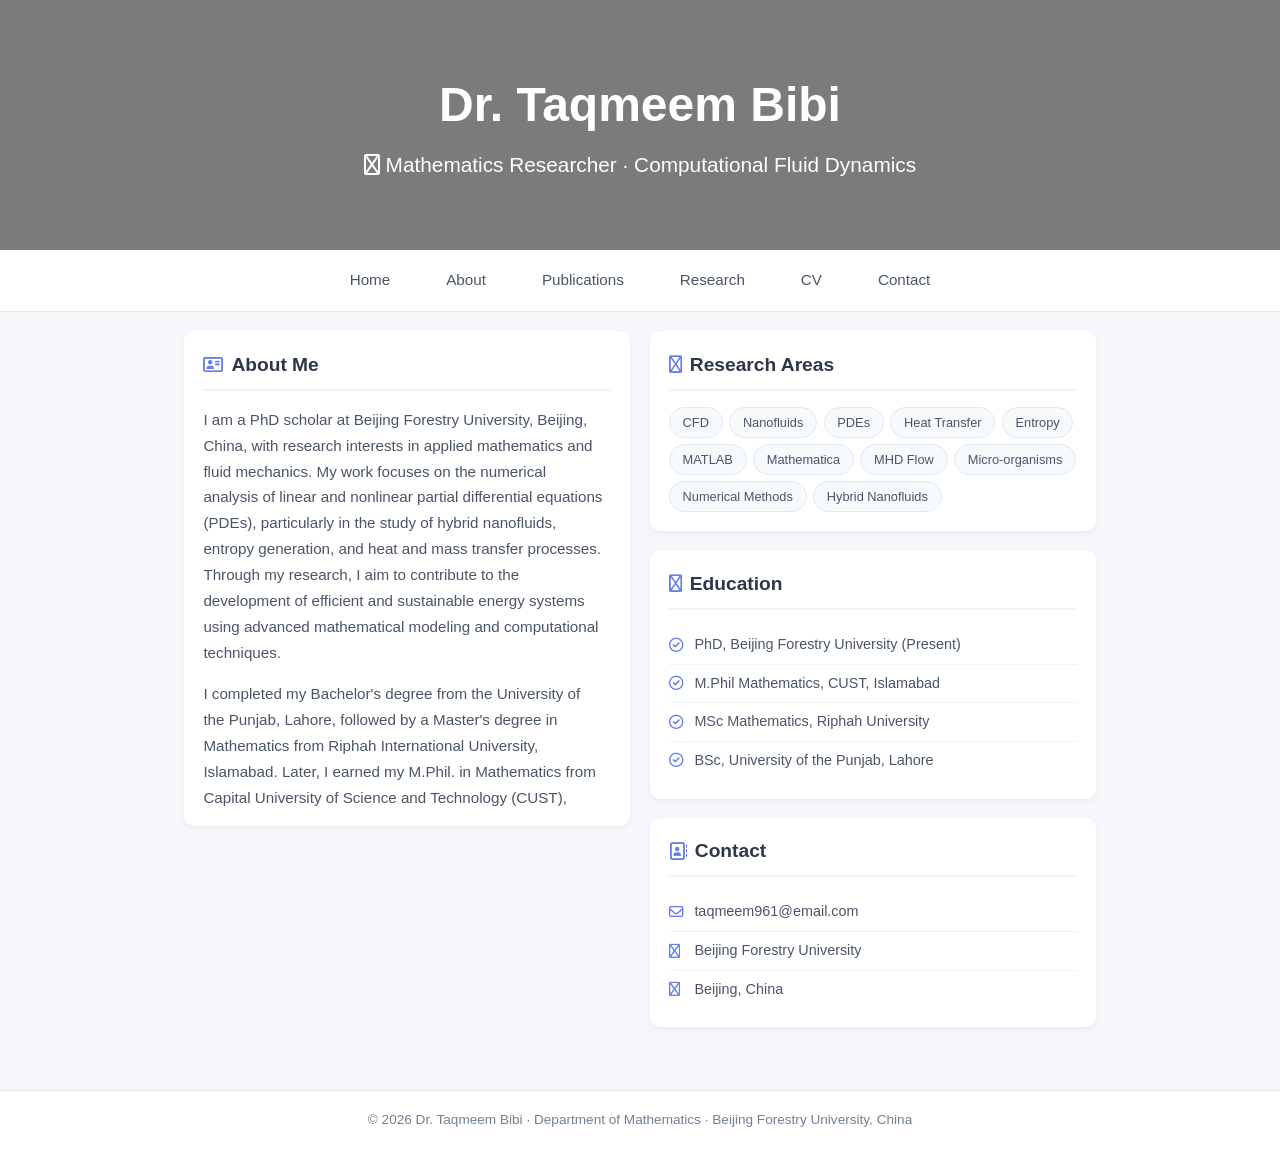
==== index.html @ 48bc2cd0 "Update index.html" ====
<!DOCTYPE html>
<html lang="en">
<head>
  <meta charset="UTF-8">
  <meta name="viewport" content="width=device-width, initial-scale=1.0">
  <title>About Me · Dr. Taqmeem Bibi</title>
  <!-- Font Awesome 6 -->
  <link rel="stylesheet" href="https://cdnjs.cloudflare.com/ajax/libs/font-awesome/6.0.0-beta3/css/all.min.css">
  <style>
    * {
      margin: 0;
      padding: 0;
      box-sizing: border-box;
    }

    body {
      font-family: -apple-system, BlinkMacSystemFont, 'Segoe UI', Roboto, Arial, sans-serif;
      background: #f5f7fa;
      color: #2d3748;
      line-height: 1.5;
    }

    /* Simple header */
    .hero {
      width: 100%;
      height: 250px;
      background-size: cover;
      background-position: center;
      background-repeat: no-repeat;
      display: flex;
      flex-direction: column;
      justify-content: center;
      align-items: center;
      text-align: center;
      color: white;
      position: relative;
    }

    .hero::before {
      content: '';
      position: absolute;
      top: 0;
      left: 0;
      right: 0;
      bottom: 0;
      background: rgba(0, 0, 0, 0.5);
    }

    .hero h1 {
      position: relative;
      z-index: 1;
      font-size: 3rem;
      margin-bottom: 0.5rem;
    }

    .hero p {
      position: relative;
      z-index: 1;
      font-size: 1.3rem;
    }

    /* Simple navigation */
    .nav-bar {
      background: white;
      padding: 0.8rem 0;
      display: flex;
      justify-content: center;
      gap: 1.5rem;
      border-bottom: 1px solid #e2e8f0;
    }

    .nav-bar a {
      text-decoration: none;
      color: #4a5568;
      font-weight: 500;
      font-size: 0.95rem;
      padding: 0.4rem 1rem;
      border-radius: 6px;
      transition: all 0.2s;
    }

    .nav-bar a:hover {
      background: #667eea;
      color: white;
    }

    /* Main container - same as index */
    .container {
      max-width: 950px;
      margin: 0 auto;
      padding: 1.2rem;
    }

    /* Welcome card - same styling */
    .welcome-card {
      background: white;
      border-radius: 20px;
      padding: 1.5rem;
      margin-bottom: 1.5rem;
      box-shadow: 0 2px 6px rgba(0,0,0,0.05);
    }

    .welcome-card h2 {
      font-size: 1.6rem;
      margin-bottom: 0.8rem;
      color: #2d3748;
      display: flex;
      align-items: center;
      gap: 0.5rem;
    }

    .welcome-card h2 i {
      color: #667eea;
      font-size: 1.5rem;
    }

    .welcome-card p {
      color: #4a5568;
      margin-bottom: 1.2rem;
      line-height: 1.6;
      font-size: 0.95rem;
    }

    .stats-row {
      display: flex;
      flex-wrap: wrap;
      gap: 0.8rem;
    }

    .stat-badge {
      background: #f7fafc;
      padding: 0.4rem 1rem;
      border-radius: 30px;
      font-size: 0.85rem;
      border: 1px solid #e2e8f0;
      color: #4a5568;
    }

    .stat-badge i {
      color: #667eea;
      margin-right: 0.3rem;
    }

    /* Two column layout - same as index */
    .two-column {
      display: grid;
      grid-template-columns: 1fr 1fr;
      gap: 1.2rem;
    }

    /* Cards - same as index */
    .card {
      background: white;
      border-radius: 10px;
      padding: 1.2rem;
      margin-bottom: 1.2rem;
      box-shadow: 0 2px 6px rgba(0,0,0,0.05);
    }

    .card-header {
      display: flex;
      align-items: center;
      gap: 0.5rem;
      font-size: 1.2rem;
      font-weight: 600;
      margin-bottom: 1rem;
      padding-bottom: 0.6rem;
      border-bottom: 2px solid #f0f4f8;
      color: #2d3748;
    }

    .card-header i {
      color: #667eea;
      font-size: 1.1rem;
    }

    /* Profile list - same as index */
    .profile-list {
      margin-top: 0.3rem;
    }

    .profile-item {
      display: flex;
      align-items: center;
      gap: 0.6rem;
      padding: 0.5rem 0;
      border-bottom: 1px solid #f0f4f8;
      font-size: 0.9rem;
    }

    .profile-item:last-child {
      border-bottom: none;
    }

    .profile-item i {
      width: 1rem;
      color: #667eea;
      font-size: 0.9rem;
    }

    .profile-item a {
      text-decoration: none;
      color: #4a5568;
    }

    .profile-item a:hover {
      color: #667eea;
    }

    .profile-item span {
      color: #4a5568;
    }

    /* Research tags - same as index */
    .tags-container {
      display: flex;
      flex-wrap: wrap;
      gap: 0.4rem;
    }

    .tag {
      background: #f7fafc;
      padding: 0.3rem 0.8rem;
      border-radius: 30px;
      font-size: 0.8rem;
      border: 1px solid #e2e8f0;
      color: #4a5568;
    }

    /* About text specific - scrollable */
    .about-text {
      max-height: 400px;
      overflow-y: auto;
      padding-right: 0.5rem;
    }

    .about-text p {
      margin-bottom: 1rem;
      line-height: 1.7;
      color: #4a5568;
      font-size: 0.95rem;
    }

    /* Footer - same as index */
    .footer {
      background: white;
      padding: 1.2rem;
      margin-top: 1.5rem;
      text-align: center;
      border-top: 1px solid #e2e8f0;
      color: #718096;
      font-size: 0.85rem;
    }

    /* Scrollbar styling */
    .about-text::-webkit-scrollbar {
      width: 4px;
    }

    .about-text::-webkit-scrollbar-track {
      background: #f0f4f8;
      border-radius: 4px;
    }

    .about-text::-webkit-scrollbar-thumb {
      background: #667eea;
      border-radius: 4px;
    }

    /* Responsive */
    @media (max-width: 768px) {
      .two-column {
        grid-template-columns: 1fr;
      }
      
      .hero h1 {
        font-size: 2.2rem;
      }
      
      .hero p {
        font-size: 1.1rem;
      }
      
      .nav-bar {
        flex-wrap: wrap;
        gap: 0.5rem;
        padding: 0.6rem;
      }
      
      .nav-bar a {
        font-size: 0.85rem;
        padding: 0.3rem 0.8rem;
      }
    }
  </style>
</head>
<body>
  <!-- Header - same as index with rotating images -->
  <div class="hero" id="hero">
    <h1>Dr. Taqmeem Bibi</h1>
    <p><i class="fa-regular fa-user-graduate"></i> Mathematics Researcher · Computational Fluid Dynamics</p>
  </div>

  <!-- Navigation - same as index -->
  <div class="nav-bar">
    <a href="index.html">Home</a>
    <a href="about.html">About</a>
    <a href="publications.html">Publications</a>
    <a href="research.html">Research</a>
    <a href="cv.html">CV</a>
    <a href="contact.html">Contact</a>
  </div>

  <!-- Main Content -->
  <div class="container">
    <!-- Two Column Layout - same as index -->
    <div class="two-column">
      <!-- Left Column - About Text -->
      <div>
        <div class="card">
          <div class="card-header">
            <i class="fa-regular fa-address-card"></i>
            <span>About Me</span>
          </div>
          <div class="about-text">
            <p>I am a PhD scholar at Beijing Forestry University, Beijing, China, with research interests in applied mathematics and fluid mechanics. My work focuses on the numerical analysis of linear and nonlinear partial differential equations (PDEs), particularly in the study of hybrid nanofluids, entropy generation, and heat and mass transfer processes. Through my research, I aim to contribute to the development of efficient and sustainable energy systems using advanced mathematical modeling and computational techniques.</p>

            <p>I completed my Bachelor's degree from the University of the Punjab, Lahore, followed by a Master's degree in Mathematics from Riphah International University, Islamabad. Later, I earned my M.Phil. in Mathematics from Capital University of Science and Technology (CUST), Islamabad. My M.Phil. research focused on the analysis of hybrid nanofluid flow containing motile microorganisms under the Cattaneo–Christov double diffusion model, where I applied numerical methods to study complex fluid flow phenomena.</p>

            <p>Currently, my doctoral research involves the development and application of advanced numerical techniques to analyze nonlinear fluid flow systems and heat transfer mechanisms. I regularly use scientific computing tools such as MATLAB, Mathematica, and LaTeX for modeling, simulation, and research documentation.</p>

            <p>Through my academic work, I strive to contribute to innovative research in fluid dynamics, applied mathematics, and energy-efficient technologies, while also engaging in scholarly collaboration and academic exchange with researchers around the world.</p>
          </div>
        </div>
      </div>

      <!-- Right Column - Research Areas and Contact -->
      <div>
        <!-- Research Areas -->
        <div class="card">
          <div class="card-header">
            <i class="fa-regular fa-flask"></i>
            <span>Research Areas</span>
          </div>
          <div class="tags-container">
            <span class="tag">CFD</span>
            <span class="tag">Nanofluids</span>
            <span class="tag">PDEs</span>
            <span class="tag">Heat Transfer</span>
            <span class="tag">Entropy</span>
            <span class="tag">MATLAB</span>
            <span class="tag">Mathematica</span>
            <span class="tag">MHD Flow</span>
            <span class="tag">Micro-organisms</span>
            <span class="tag">Numerical Methods</span>
            <span class="tag">Hybrid Nanofluids</span>
          </div>
        </div>

        <!-- Education -->
        <div class="card">
          <div class="card-header">
            <i class="fa-regular fa-graduation-cap"></i>
            <span>Education</span>
          </div>
          <div class="profile-list">
            <div class="profile-item">
              <i class="fa-regular fa-circle-check"></i>
              <span>PhD, Beijing Forestry University (Present)</span>
            </div>
            <div class="profile-item">
              <i class="fa-regular fa-circle-check"></i>
              <span>M.Phil Mathematics, CUST, Islamabad</span>
            </div>
            <div class="profile-item">
              <i class="fa-regular fa-circle-check"></i>
              <span>MSc Mathematics, Riphah University</span>
            </div>
            <div class="profile-item">
              <i class="fa-regular fa-circle-check"></i>
              <span>BSc, University of the Punjab, Lahore</span>
            </div>
          </div>
        </div>

        <!-- Contact Information -->
        <div class="card">
          <div class="card-header">
            <i class="fa-regular fa-address-book"></i>
            <span>Contact</span>
          </div>
          <div class="profile-list">
            <div class="profile-item">
              <i class="fa-regular fa-envelope"></i>
              <span>taqmeem961@email.com</span>
            </div>
            <div class="profile-item">
              <i class="fa-regular fa-building-columns"></i>
              <span>Beijing Forestry University</span>
            </div>
            <div class="profile-item">
              <i class="fa-regular fa-location-dot"></i>
              <span>Beijing, China</span>
            </div>
          </div>
        </div>
      </div>
    </div>
  </div>

  <!-- Footer - same as index -->
  <div class="footer">
    <p>© 2026 Dr. Taqmeem Bibi · Department of Mathematics · Beijing Forestry University, China</p>
  </div>

  <!-- Rotating Header Script - same as index -->
  <script>
    const images = [
      'https://images.unsplash.com/photo-1635070041078-e363dbe005cb?auto=format&fit=crop&w=2000&q=80',
      'https://images.unsplash.com/photo-1635070041078-e363dbe005cb?auto=format&fit=crop&w=2000&q=80',
      'https://images.unsplash.com/photo-1635070041078-e363dbe005cb?auto=format&fit=crop&w=2000&q=80'
    ];
    
    let index = 0;
    function rotateHeader() {
      document.getElementById('hero').style.backgroundImage = `url('${images[index]}')`;
      index = (index + 1) % images.length;
    }
    
    rotateHeader();
    setInterval(rotateHeader, 3000);
  </script>
</body>
</html>
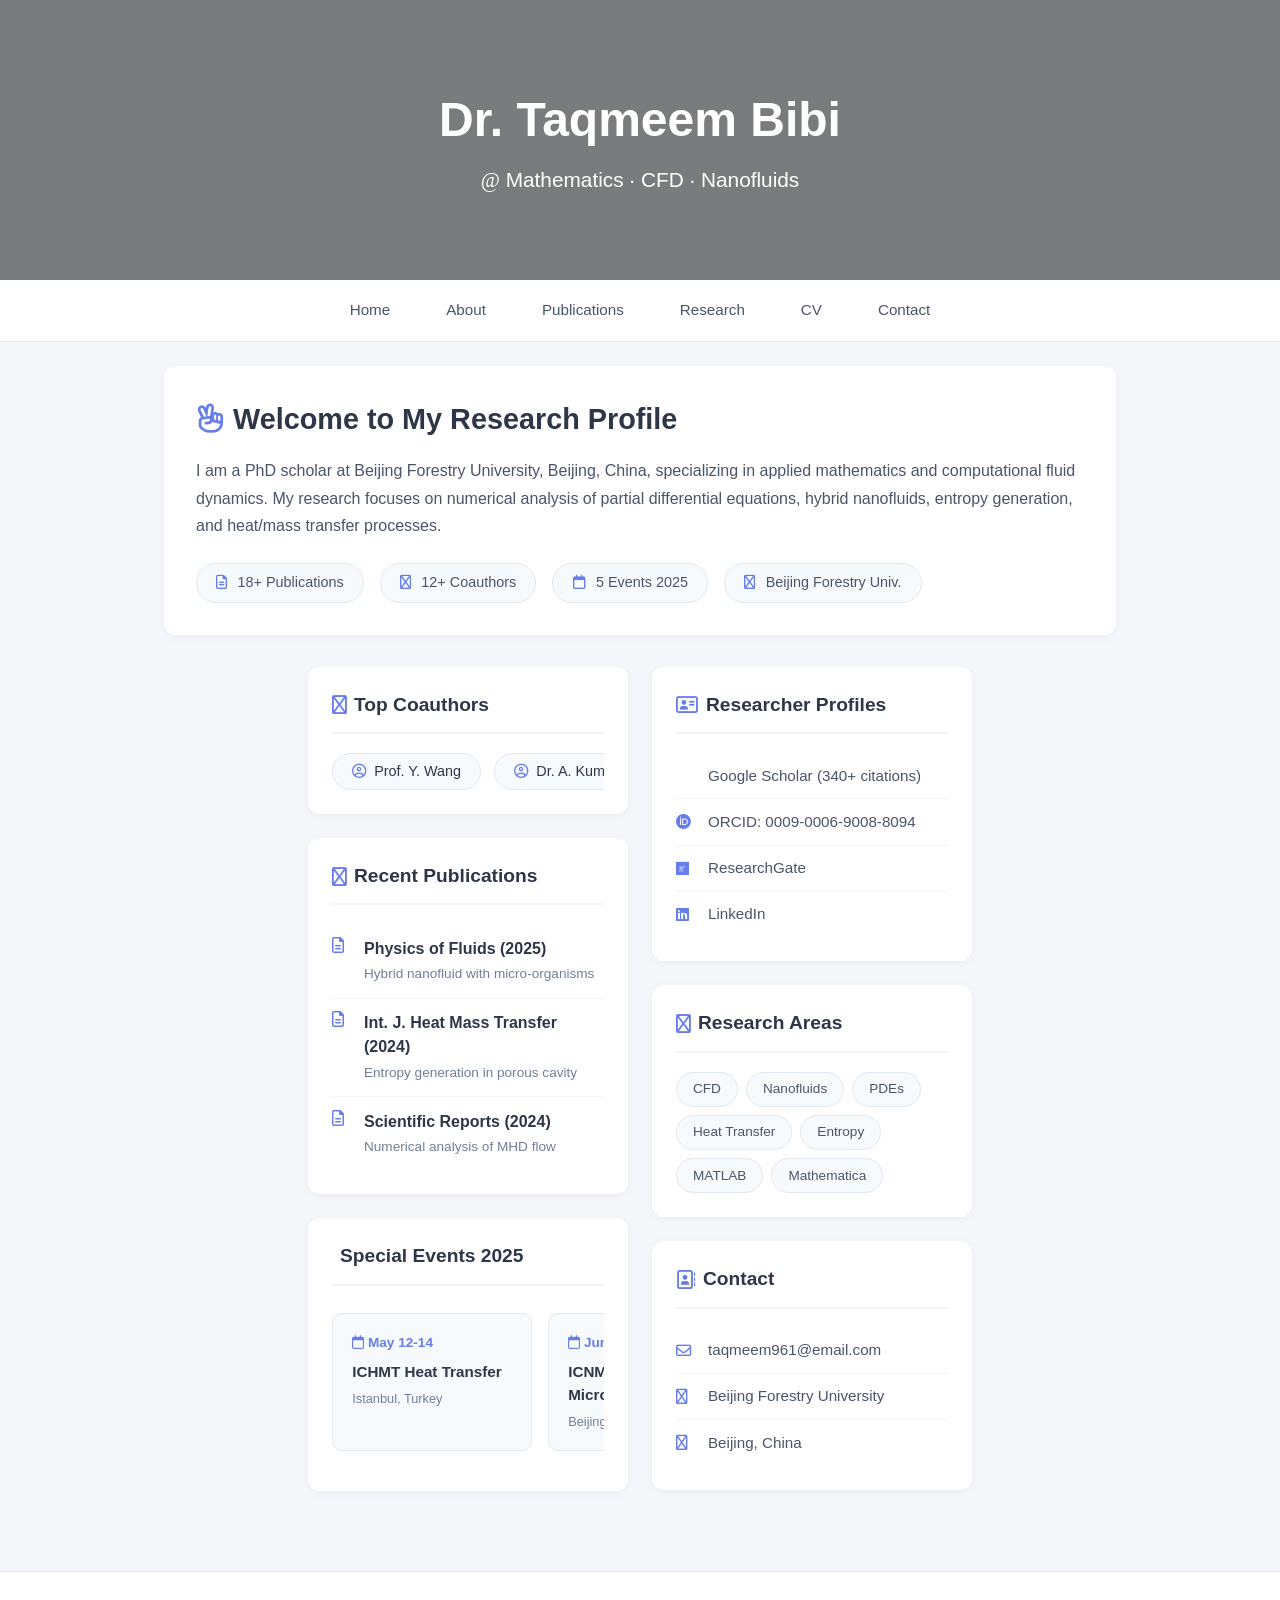
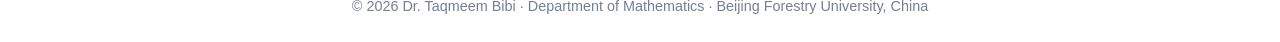
==== commit 7b02ac9a: "Update index.html" ====
--- a/index.html
+++ b/index.html
@@ -3,7 +3,7 @@
 <head>
   <meta charset="UTF-8">
   <meta name="viewport" content="width=device-width, initial-scale=1.0">
-  <title>About Me · Dr. Taqmeem Bibi</title>
+  <title>Dr. Taqmeem Bibi · Academic Website</title>
   <!-- Font Awesome 6 -->
   <link rel="stylesheet" href="https://cdnjs.cloudflare.com/ajax/libs/font-awesome/6.0.0-beta3/css/all.min.css">
   <style>
@@ -20,10 +20,10 @@
       line-height: 1.5;
     }
 
-    /* Simple header */
+    /* Header - BACK TO ORIGINAL */
     .hero {
       width: 100%;
-      height: 250px;
+      height: 280px;
       background-size: cover;
       background-position: center;
       background-repeat: no-repeat;
@@ -59,7 +59,7 @@
       font-size: 1.3rem;
     }
 
-    /* Simple navigation */
+    /* Navigation - BACK TO ORIGINAL */
     .nav-bar {
       background: white;
       padding: 0.8rem 0;
@@ -84,50 +84,242 @@
       color: white;
     }
 
-    /* Main container - same as index */
+    /* Main container - BACK TO ORIGINAL */
     .container {
-      max-width: 950px;
+      max-width: 1000px;
       margin: 0 auto;
-      padding: 1.2rem;
-    }
-
-    /* Welcome card - same styling */
+      padding: 1.5rem;
+    }
+
+    /* Welcome card - BACK TO ORIGINAL */
     .welcome-card {
       background: white;
-      border-radius: 20px;
+      border-radius: 12px;
+      padding: 2rem;
+      margin-bottom: 2rem;
+      box-shadow: 0 2px 8px rgba(0,0,0,0.05);
+    }
+
+    .welcome-card h2 {
+      font-size: 1.8rem;
+      margin-bottom: 1rem;
+      color: #2d3748;
+      display: flex;
+      align-items: center;
+      gap: 0.5rem;
+    }
+
+    .welcome-card h2 i {
+      color: #667eea;
+    }
+
+    .welcome-card p {
+      color: #4a5568;
+      margin-bottom: 1.5rem;
+      line-height: 1.7;
+      font-size: 1rem;
+    }
+
+    .stats-row {
+      display: flex;
+      flex-wrap: wrap;
+      gap: 1rem;
+    }
+
+    .stat-badge {
+      background: #f7fafc;
+      padding: 0.5rem 1.2rem;
+      border-radius: 30px;
+      font-size: 0.9rem;
+      border: 1px solid #e2e8f0;
+      color: #4a5568;
+    }
+
+    .stat-badge i {
+      color: #667eea;
+      margin-right: 0.4rem;
+    }
+
+    /* Two column layout - ONLY THIS CHANGED */
+    .two-column {
+      display: grid;
+      grid-template-columns: 320px 320px;  /* REDUCED WIDTH */
+      gap: 1.5rem;
+      justify-content: center;  /* Center the columns */
+    }
+
+    /* Cards */
+    .card {
+      background: white;
+      border-radius: 12px;
       padding: 1.5rem;
       margin-bottom: 1.5rem;
-      box-shadow: 0 2px 6px rgba(0,0,0,0.05);
-    }
-
-    .welcome-card h2 {
-      font-size: 1.6rem;
-      margin-bottom: 0.8rem;
-      color: #2d3748;
+      box-shadow: 0 2px 8px rgba(0,0,0,0.05);
+      width: 100%;
+    }
+
+    .card-header {
       display: flex;
       align-items: center;
       gap: 0.5rem;
-    }
-
-    .welcome-card h2 i {
-      color: #667eea;
-      font-size: 1.5rem;
-    }
-
-    .welcome-card p {
+      font-size: 1.2rem;
+      font-weight: 600;
+      margin-bottom: 1.2rem;
+      padding-bottom: 0.8rem;
+      border-bottom: 2px solid #f0f4f8;
+      color: #2d3748;
+    }
+
+    .card-header i {
+      color: #667eea;
+    }
+
+    /* Coauthor slider */
+    .slider-container {
+      width: 100%;
+      overflow: hidden;
+    }
+
+    .slider-track {
+      display: flex;
+      gap: 0.8rem;
+      animation: scroll 25s linear infinite;
+      width: fit-content;
+    }
+
+    .coauthor-chip {
+      background: #f7fafc;
+      padding: 0.4rem 1.2rem;
+      border-radius: 30px;
+      display: flex;
+      align-items: center;
+      gap: 0.5rem;
+      border: 1px solid #e2e8f0;
+      white-space: nowrap;
+      font-size: 0.9rem;
+    }
+
+    .coauthor-chip i {
+      color: #667eea;
+    }
+
+    @keyframes scroll {
+      0% { transform: translateX(0); }
+      100% { transform: translateX(-50%); }
+    }
+
+    /* Publications list */
+    .pub-list {
+      max-height: 280px;
+      overflow-y: auto;
+    }
+
+    .pub-item {
+      display: flex;
+      gap: 0.8rem;
+      padding: 0.8rem 0;
+      border-bottom: 1px solid #f0f4f8;
+    }
+
+    .pub-item:last-child {
+      border-bottom: none;
+    }
+
+    .pub-item i {
+      color: #667eea;
+      font-size: 1rem;
+      min-width: 1.2rem;
+    }
+
+    .pub-details h4 {
+      font-size: 1rem;
+      margin-bottom: 0.2rem;
+      color: #2d3748;
+    }
+
+    .pub-details p {
+      font-size: 0.85rem;
+      color: #718096;
+    }
+
+    /* Events slider */
+    .events-slider {
+      display: flex;
+      gap: 1rem;
+      overflow-x: auto;
+      padding: 0.5rem 0 1rem 0;
+    }
+
+    .event-card {
+      min-width: 200px;
+      background: #f7fafc;
+      border-radius: 10px;
+      padding: 1.2rem;
+      border: 1px solid #e2e8f0;
+    }
+
+    .event-date {
+      color: #667eea;
+      font-weight: 600;
+      font-size: 0.85rem;
+      margin-bottom: 0.5rem;
+    }
+
+    .event-title {
+      font-weight: 600;
+      font-size: 0.95rem;
+      margin-bottom: 0.3rem;
+    }
+
+    .event-location {
+      font-size: 0.8rem;
+      color: #718096;
+    }
+
+    /* Profile list */
+    .profile-list {
+      margin-top: 0.5rem;
+    }
+
+    .profile-item {
+      display: flex;
+      align-items: center;
+      gap: 0.8rem;
+      padding: 0.7rem 0;
+      border-bottom: 1px solid #f0f4f8;
+      font-size: 0.95rem;
+    }
+
+    .profile-item:last-child {
+      border-bottom: none;
+    }
+
+    .profile-item i {
+      width: 1.2rem;
+      color: #667eea;
+    }
+
+    .profile-item a {
+      text-decoration: none;
       color: #4a5568;
-      margin-bottom: 1.2rem;
-      line-height: 1.6;
-      font-size: 0.95rem;
-    }
-
-    .stats-row {
+    }
+
+    .profile-item a:hover {
+      color: #667eea;
+    }
+
+    .profile-item span {
+      color: #4a5568;
+    }
+
+    /* Research tags */
+    .tags-container {
       display: flex;
       flex-wrap: wrap;
-      gap: 0.8rem;
-    }
-
-    .stat-badge {
+      gap: 0.5rem;
+    }
+
+    .tag {
       background: #f7fafc;
       padding: 0.4rem 1rem;
       border-radius: 30px;
@@ -136,133 +328,32 @@
       color: #4a5568;
     }
 
-    .stat-badge i {
-      color: #667eea;
-      margin-right: 0.3rem;
-    }
-
-    /* Two column layout - same as index */
-    .two-column {
-      display: grid;
-      grid-template-columns: 1fr 1fr;
-      gap: 1.2rem;
-    }
-
-    /* Cards - same as index */
-    .card {
-      background: white;
-      border-radius: 10px;
-      padding: 1.2rem;
-      margin-bottom: 1.2rem;
-      box-shadow: 0 2px 6px rgba(0,0,0,0.05);
-    }
-
-    .card-header {
-      display: flex;
-      align-items: center;
-      gap: 0.5rem;
-      font-size: 1.2rem;
-      font-weight: 600;
-      margin-bottom: 1rem;
-      padding-bottom: 0.6rem;
-      border-bottom: 2px solid #f0f4f8;
-      color: #2d3748;
-    }
-
-    .card-header i {
-      color: #667eea;
-      font-size: 1.1rem;
-    }
-
-    /* Profile list - same as index */
-    .profile-list {
-      margin-top: 0.3rem;
-    }
-
-    .profile-item {
-      display: flex;
-      align-items: center;
-      gap: 0.6rem;
-      padding: 0.5rem 0;
-      border-bottom: 1px solid #f0f4f8;
-      font-size: 0.9rem;
-    }
-
-    .profile-item:last-child {
-      border-bottom: none;
-    }
-
-    .profile-item i {
-      width: 1rem;
-      color: #667eea;
-      font-size: 0.9rem;
-    }
-
-    .profile-item a {
-      text-decoration: none;
-      color: #4a5568;
-    }
-
-    .profile-item a:hover {
-      color: #667eea;
-    }
-
-    .profile-item span {
-      color: #4a5568;
-    }
-
-    /* Research tags - same as index */
-    .tags-container {
-      display: flex;
-      flex-wrap: wrap;
-      gap: 0.4rem;
-    }
-
-    .tag {
-      background: #f7fafc;
-      padding: 0.3rem 0.8rem;
-      border-radius: 30px;
-      font-size: 0.8rem;
-      border: 1px solid #e2e8f0;
-      color: #4a5568;
-    }
-
-    /* About text specific - scrollable */
-    .about-text {
-      max-height: 400px;
-      overflow-y: auto;
-      padding-right: 0.5rem;
-    }
-
-    .about-text p {
-      margin-bottom: 1rem;
-      line-height: 1.7;
-      color: #4a5568;
-      font-size: 0.95rem;
-    }
-
-    /* Footer - same as index */
+    /* Footer */
     .footer {
       background: white;
-      padding: 1.2rem;
-      margin-top: 1.5rem;
+      padding: 1.5rem;
+      margin-top: 2rem;
       text-align: center;
       border-top: 1px solid #e2e8f0;
       color: #718096;
-      font-size: 0.85rem;
+      font-size: 0.9rem;
     }
 
     /* Scrollbar styling */
-    .about-text::-webkit-scrollbar {
+    .pub-list::-webkit-scrollbar,
+    .events-slider::-webkit-scrollbar {
       width: 4px;
-    }
-
-    .about-text::-webkit-scrollbar-track {
+      height: 4px;
+    }
+
+    .pub-list::-webkit-scrollbar-track,
+    .events-slider::-webkit-scrollbar-track {
       background: #f0f4f8;
       border-radius: 4px;
     }
 
-    .about-text::-webkit-scrollbar-thumb {
+    .pub-list::-webkit-scrollbar-thumb,
+    .events-slider::-webkit-scrollbar-thumb {
       background: #667eea;
       border-radius: 4px;
     }
@@ -284,24 +375,18 @@
       .nav-bar {
         flex-wrap: wrap;
         gap: 0.5rem;
-        padding: 0.6rem;
-      }
-      
-      .nav-bar a {
-        font-size: 0.85rem;
-        padding: 0.3rem 0.8rem;
       }
     }
   </style>
 </head>
 <body>
-  <!-- Header - same as index with rotating images -->
+  <!-- Header - ORIGINAL with rotating images -->
   <div class="hero" id="hero">
     <h1>Dr. Taqmeem Bibi</h1>
-    <p><i class="fa-regular fa-user-graduate"></i> Mathematics Researcher · Computational Fluid Dynamics</p>
+    <p><i class="fa-regular fa-at"></i> Mathematics · CFD · Nanofluids</p>
   </div>
 
-  <!-- Navigation - same as index -->
+  <!-- Navigation - ORIGINAL -->
   <div class="nav-bar">
     <a href="index.html">Home</a>
     <a href="about.html">About</a>
@@ -311,31 +396,132 @@
     <a href="contact.html">Contact</a>
   </div>
 
-  <!-- Main Content -->
+  <!-- Main Container -->
   <div class="container">
-    <!-- Two Column Layout - same as index -->
+    <!-- Welcome Card - ORIGINAL WIDTH -->
+    <div class="welcome-card">
+      <h2>
+        <i class="fa-regular fa-hand-peace"></i>
+        Welcome to My Research Profile
+      </h2>
+      <p>
+        I am a PhD scholar at Beijing Forestry University, Beijing, China, specializing in applied mathematics 
+        and computational fluid dynamics. My research focuses on numerical analysis of partial differential equations, 
+        hybrid nanofluids, entropy generation, and heat/mass transfer processes.
+      </p>
+      <div class="stats-row">
+        <span class="stat-badge"><i class="fa-regular fa-file-lines"></i> 18+ Publications</span>
+        <span class="stat-badge"><i class="fa-regular fa-users"></i> 12+ Coauthors</span>
+        <span class="stat-badge"><i class="fa-regular fa-calendar"></i> 5 Events 2025</span>
+        <span class="stat-badge"><i class="fa-regular fa-building-columns"></i> Beijing Forestry Univ.</span>
+      </div>
+    </div>
+
+    <!-- Two Column Layout - REDUCED WIDTH (320px each) -->
     <div class="two-column">
-      <!-- Left Column - About Text -->
+      <!-- Left Column -->
       <div>
+        <!-- Top Coauthors -->
+        <div class="card">
+          <div class="card-header">
+            <i class="fa-regular fa-users"></i>
+            <span>Top Coauthors</span>
+          </div>
+          <div class="slider-container">
+            <div class="slider-track">
+              <span class="coauthor-chip"><i class="fa-regular fa-circle-user"></i> Prof. Y. Wang</span>
+              <span class="coauthor-chip"><i class="fa-regular fa-circle-user"></i> Dr. A. Kumar</span>
+              <span class="coauthor-chip"><i class="fa-regular fa-circle-user"></i> Dr. S. Zhang</span>
+              <span class="coauthor-chip"><i class="fa-regular fa-circle-user"></i> Prof. L. Chen</span>
+              <span class="coauthor-chip"><i class="fa-regular fa-circle-user"></i> Dr. M. Ali</span>
+              <span class="coauthor-chip"><i class="fa-regular fa-circle-user"></i> Dr. F. Rossi</span>
+              <span class="coauthor-chip"><i class="fa-regular fa-circle-user"></i> Prof. H. Tanaka</span>
+              <span class="coauthor-chip"><i class="fa-regular fa-circle-user"></i> Prof. Y. Wang</span>
+              <span class="coauthor-chip"><i class="fa-regular fa-circle-user"></i> Dr. A. Kumar</span>
+            </div>
+          </div>
+        </div>
+
+        <!-- Recent Publications -->
+        <div class="card">
+          <div class="card-header">
+            <i class="fa-regular fa-book-open"></i>
+            <span>Recent Publications</span>
+          </div>
+          <div class="pub-list">
+            <div class="pub-item">
+              <i class="fa-regular fa-file-lines"></i>
+              <div class="pub-details">
+                <h4>Physics of Fluids (2025)</h4>
+                <p>Hybrid nanofluid with micro-organisms</p>
+              </div>
+            </div>
+            <div class="pub-item">
+              <i class="fa-regular fa-file-lines"></i>
+              <div class="pub-details">
+                <h4>Int. J. Heat Mass Transfer (2024)</h4>
+                <p>Entropy generation in porous cavity</p>
+              </div>
+            </div>
+            <div class="pub-item">
+              <i class="fa-regular fa-file-lines"></i>
+              <div class="pub-details">
+                <h4>Scientific Reports (2024)</h4>
+                <p>Numerical analysis of MHD flow</p>
+              </div>
+            </div>
+          </div>
+        </div>
+
+        <!-- Special Events -->
+        <div class="card">
+          <div class="card-header">
+            <i class="fa-regular fa-calendar-star"></i>
+            <span>Special Events 2025</span>
+          </div>
+          <div class="events-slider">
+            <div class="event-card">
+              <div class="event-date"><i class="fa-regular fa-calendar"></i> May 12-14</div>
+              <div class="event-title">ICHMT Heat Transfer</div>
+              <div class="event-location">Istanbul, Turkey</div>
+            </div>
+            <div class="event-card">
+              <div class="event-date"><i class="fa-regular fa-calendar"></i> Jun 20-22</div>
+              <div class="event-title">ICNMM Micro/Nanofluidics</div>
+              <div class="event-location">Beijing, China</div>
+            </div>
+          </div>
+        </div>
+      </div>
+
+      <!-- Right Column -->
+      <div>
+        <!-- Researcher Profiles -->
         <div class="card">
           <div class="card-header">
             <i class="fa-regular fa-address-card"></i>
-            <span>About Me</span>
-          </div>
-          <div class="about-text">
-            <p>I am a PhD scholar at Beijing Forestry University, Beijing, China, with research interests in applied mathematics and fluid mechanics. My work focuses on the numerical analysis of linear and nonlinear partial differential equations (PDEs), particularly in the study of hybrid nanofluids, entropy generation, and heat and mass transfer processes. Through my research, I aim to contribute to the development of efficient and sustainable energy systems using advanced mathematical modeling and computational techniques.</p>
-
-            <p>I completed my Bachelor's degree from the University of the Punjab, Lahore, followed by a Master's degree in Mathematics from Riphah International University, Islamabad. Later, I earned my M.Phil. in Mathematics from Capital University of Science and Technology (CUST), Islamabad. My M.Phil. research focused on the analysis of hybrid nanofluid flow containing motile microorganisms under the Cattaneo–Christov double diffusion model, where I applied numerical methods to study complex fluid flow phenomena.</p>
-
-            <p>Currently, my doctoral research involves the development and application of advanced numerical techniques to analyze nonlinear fluid flow systems and heat transfer mechanisms. I regularly use scientific computing tools such as MATLAB, Mathematica, and LaTeX for modeling, simulation, and research documentation.</p>
-
-            <p>Through my academic work, I strive to contribute to innovative research in fluid dynamics, applied mathematics, and energy-efficient technologies, while also engaging in scholarly collaboration and academic exchange with researchers around the world.</p>
+            <span>Researcher Profiles</span>
+          </div>
+          <div class="profile-list">
+            <div class="profile-item">
+              <i class="fa-brands fa-google-scholar"></i>
+              <a href="#">Google Scholar (340+ citations)</a>
+            </div>
+            <div class="profile-item">
+              <i class="fa-brands fa-orcid"></i>
+              <a href="#">ORCID: 0009-0006-9008-8094</a>
+            </div>
+            <div class="profile-item">
+              <i class="fa-brands fa-researchgate"></i>
+              <a href="#">ResearchGate</a>
+            </div>
+            <div class="profile-item">
+              <i class="fa-brands fa-linkedin"></i>
+              <a href="#">LinkedIn</a>
+            </div>
           </div>
         </div>
-      </div>
-
-      <!-- Right Column - Research Areas and Contact -->
-      <div>
+
         <!-- Research Areas -->
         <div class="card">
           <div class="card-header">
@@ -350,40 +536,10 @@
             <span class="tag">Entropy</span>
             <span class="tag">MATLAB</span>
             <span class="tag">Mathematica</span>
-            <span class="tag">MHD Flow</span>
-            <span class="tag">Micro-organisms</span>
-            <span class="tag">Numerical Methods</span>
-            <span class="tag">Hybrid Nanofluids</span>
           </div>
         </div>
 
-        <!-- Education -->
-        <div class="card">
-          <div class="card-header">
-            <i class="fa-regular fa-graduation-cap"></i>
-            <span>Education</span>
-          </div>
-          <div class="profile-list">
-            <div class="profile-item">
-              <i class="fa-regular fa-circle-check"></i>
-              <span>PhD, Beijing Forestry University (Present)</span>
-            </div>
-            <div class="profile-item">
-              <i class="fa-regular fa-circle-check"></i>
-              <span>M.Phil Mathematics, CUST, Islamabad</span>
-            </div>
-            <div class="profile-item">
-              <i class="fa-regular fa-circle-check"></i>
-              <span>MSc Mathematics, Riphah University</span>
-            </div>
-            <div class="profile-item">
-              <i class="fa-regular fa-circle-check"></i>
-              <span>BSc, University of the Punjab, Lahore</span>
-            </div>
-          </div>
-        </div>
-
-        <!-- Contact Information -->
+        <!-- Contact -->
         <div class="card">
           <div class="card-header">
             <i class="fa-regular fa-address-book"></i>
@@ -408,12 +564,12 @@
     </div>
   </div>
 
-  <!-- Footer - same as index -->
+  <!-- Footer -->
   <div class="footer">
     <p>© 2026 Dr. Taqmeem Bibi · Department of Mathematics · Beijing Forestry University, China</p>
   </div>
 
-  <!-- Rotating Header Script - same as index -->
+  <!-- Rotating Header Script -->
   <script>
     const images = [
       'https://images.unsplash.com/photo-1635070041078-e363dbe005cb?auto=format&fit=crop&w=2000&q=80',
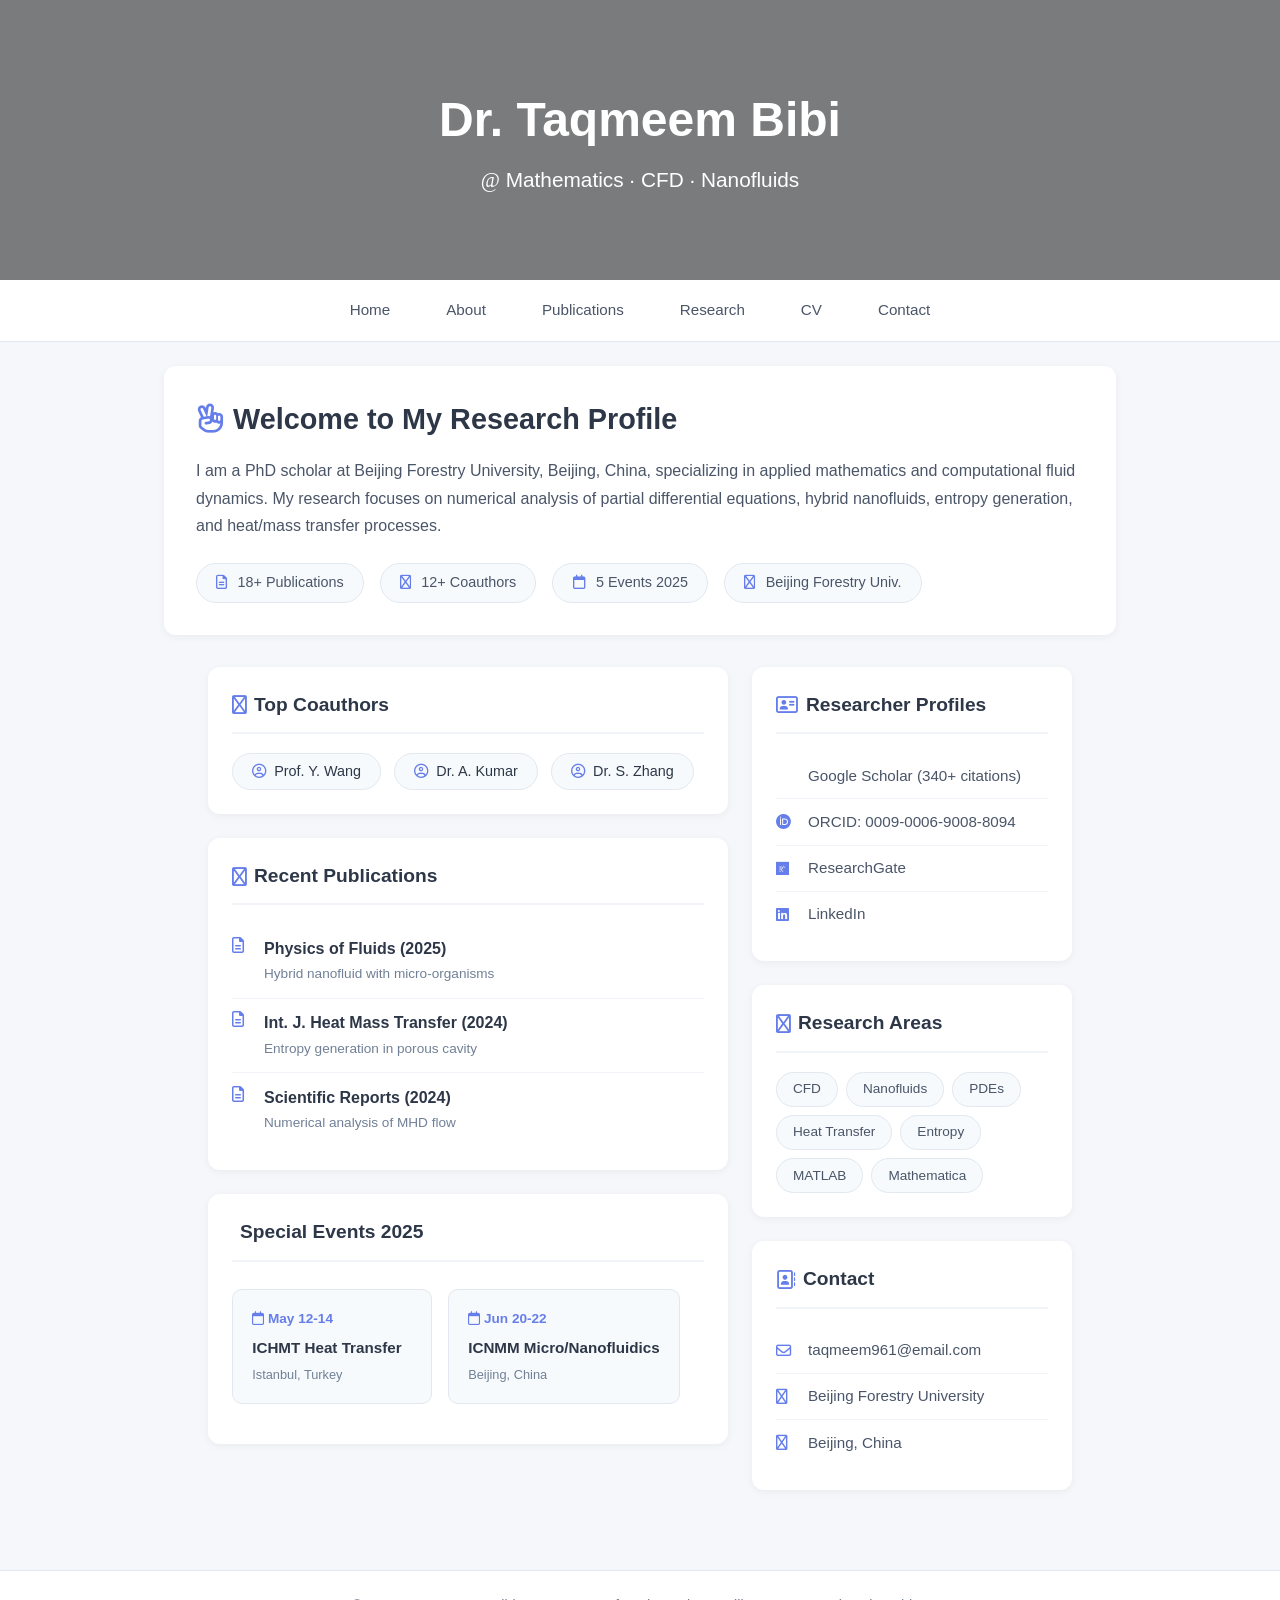
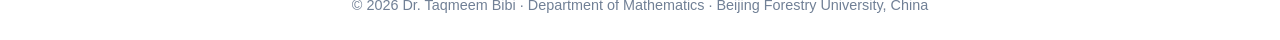
==== commit 301acaee: "Update index.html" ====
--- a/index.html
+++ b/index.html
@@ -143,7 +143,7 @@
     /* Two column layout - ONLY THIS CHANGED */
     .two-column {
       display: grid;
-      grid-template-columns: 320px 320px;  /* REDUCED WIDTH */
+      grid-template-columns: 520px 320px;  /* REDUCED WIDTH */
       gap: 1.5rem;
       justify-content: center;  /* Center the columns */
     }
@@ -361,7 +361,7 @@
     /* Responsive */
     @media (max-width: 768px) {
       .two-column {
-        grid-template-columns: 1fr;
+        grid-template-columns: 1.4fr;
       }
       
       .hero h1 {
@@ -387,13 +387,13 @@
   </div>
 
   <!-- Navigation - ORIGINAL -->
-  <div class="nav-bar">
+ <div class="nav-bar">
     <a href="index.html">Home</a>
-    <a href="about.html">About</a>
-    <a href="publications.html">Publications</a>
-    <a href="research.html">Research</a>
-    <a href="cv.html">CV</a>
-    <a href="contact.html">Contact</a>
+    <a href="About.html">About</a>
+    <a href="Publications.html">Publications</a>
+    <a href="Research.html">Research</a>
+    <a href="CV.html">CV</a>
+    <a href="Contact.html">Contact</a>
   </div>
 
   <!-- Main Container -->
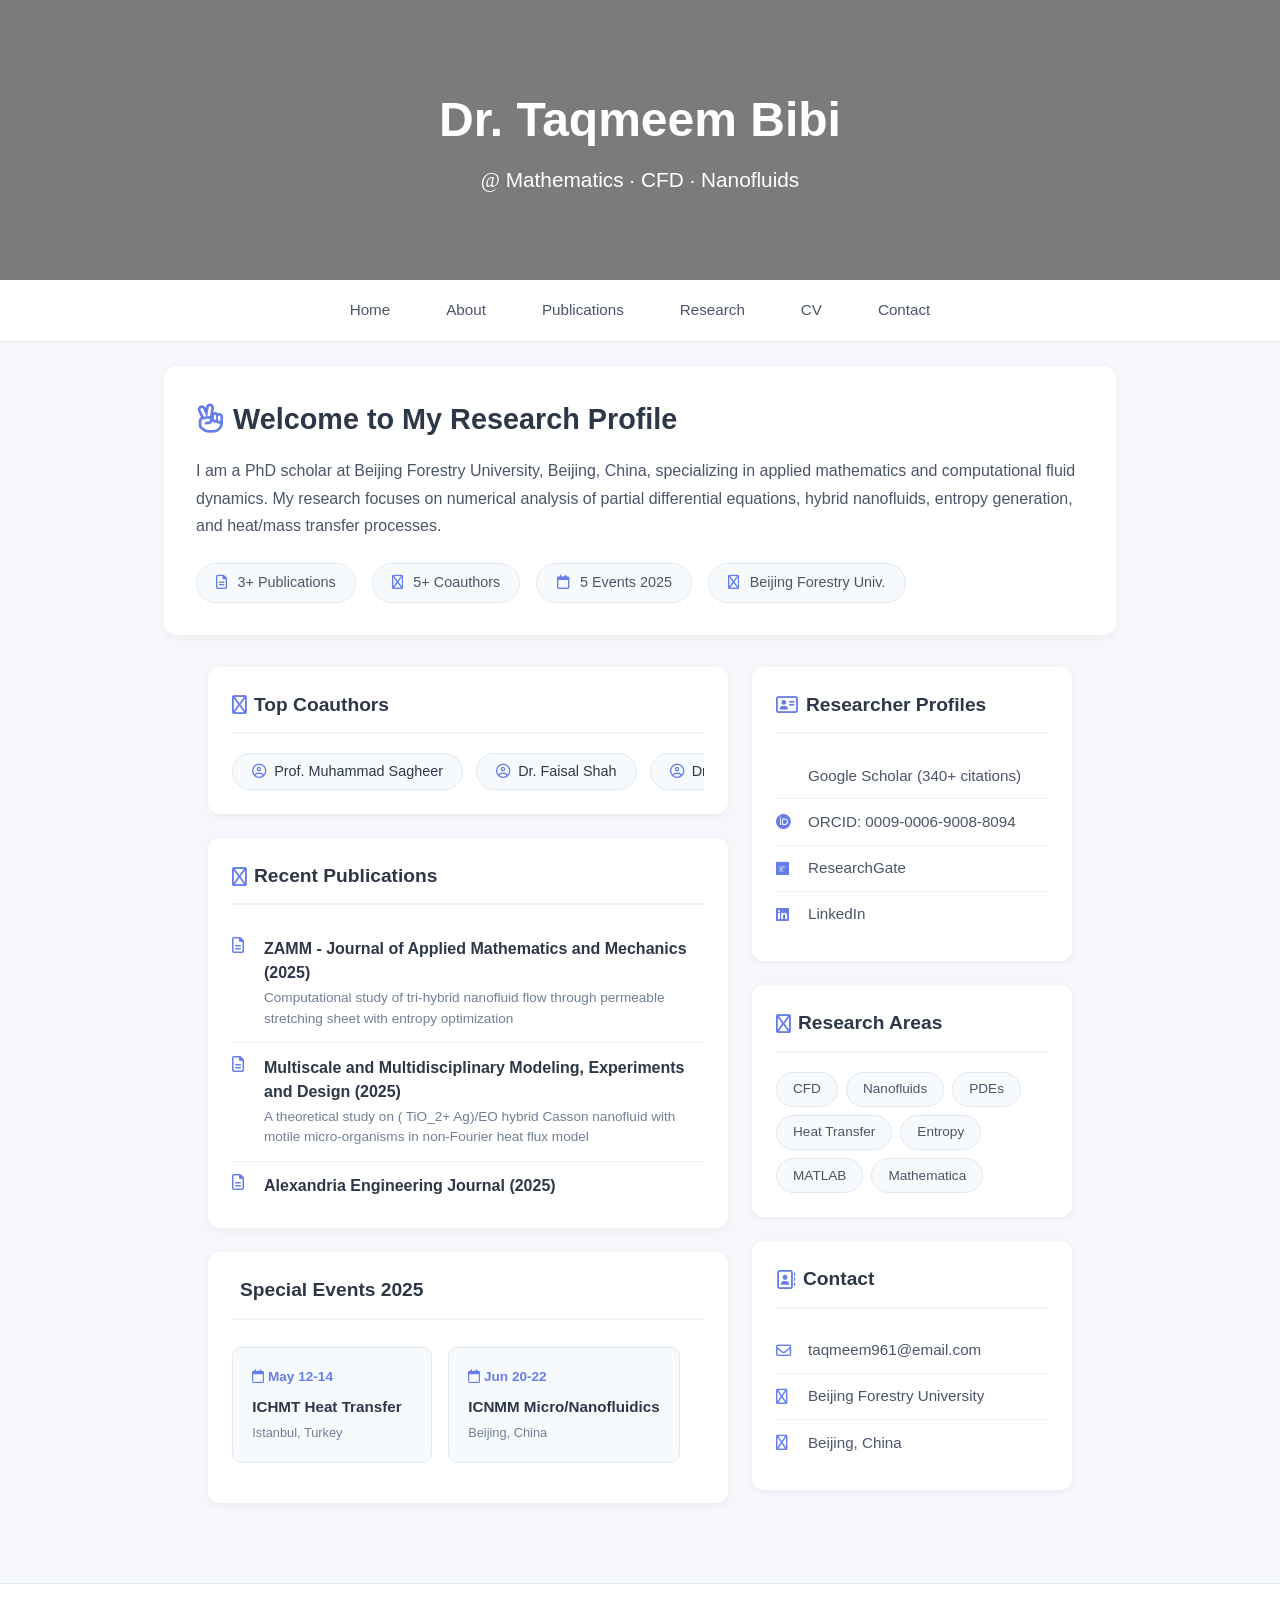
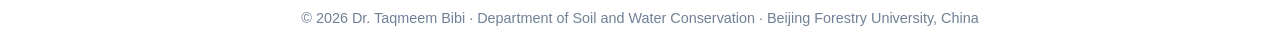
==== commit 3930ef3f: "Update index.html" ====
--- a/index.html
+++ b/index.html
@@ -410,8 +410,8 @@
         hybrid nanofluids, entropy generation, and heat/mass transfer processes.
       </p>
       <div class="stats-row">
-        <span class="stat-badge"><i class="fa-regular fa-file-lines"></i> 18+ Publications</span>
-        <span class="stat-badge"><i class="fa-regular fa-users"></i> 12+ Coauthors</span>
+        <span class="stat-badge"><i class="fa-regular fa-file-lines"></i> 3+ Publications</span>
+        <span class="stat-badge"><i class="fa-regular fa-users"></i> 5+ Coauthors</span>
         <span class="stat-badge"><i class="fa-regular fa-calendar"></i> 5 Events 2025</span>
         <span class="stat-badge"><i class="fa-regular fa-building-columns"></i> Beijing Forestry Univ.</span>
       </div>
@@ -429,15 +429,13 @@
           </div>
           <div class="slider-container">
             <div class="slider-track">
-              <span class="coauthor-chip"><i class="fa-regular fa-circle-user"></i> Prof. Y. Wang</span>
-              <span class="coauthor-chip"><i class="fa-regular fa-circle-user"></i> Dr. A. Kumar</span>
-              <span class="coauthor-chip"><i class="fa-regular fa-circle-user"></i> Dr. S. Zhang</span>
-              <span class="coauthor-chip"><i class="fa-regular fa-circle-user"></i> Prof. L. Chen</span>
-              <span class="coauthor-chip"><i class="fa-regular fa-circle-user"></i> Dr. M. Ali</span>
-              <span class="coauthor-chip"><i class="fa-regular fa-circle-user"></i> Dr. F. Rossi</span>
-              <span class="coauthor-chip"><i class="fa-regular fa-circle-user"></i> Prof. H. Tanaka</span>
-              <span class="coauthor-chip"><i class="fa-regular fa-circle-user"></i> Prof. Y. Wang</span>
-              <span class="coauthor-chip"><i class="fa-regular fa-circle-user"></i> Dr. A. Kumar</span>
+              <span class="coauthor-chip"><i class="fa-regular fa-circle-user"></i> Prof. Muhammad Sagheer</span>
+              <span class="coauthor-chip"><i class="fa-regular fa-circle-user"></i> Dr. Faisal Shah</span>
+              <span class="coauthor-chip"><i class="fa-regular fa-circle-user"></i> Dr. Muhammad Kallel</span>
+              <span class="coauthor-chip"><i class="fa-regular fa-circle-user"></i> Mohamed Medani</span>
+              <span class="coauthor-chip"><i class="fa-regular fa-circle-user"></i> Hassan Shahzad</span>
+              <span class="coauthor-chip"><i class="fa-regular fa-circle-user"></i> Prof. D. Zhang</span>
+              <span class="coauthor-chip"><i class="fa-regular fa-circle-user"></i> Dr.  Ali B. M. Ali</span>
             </div>
           </div>
         </div>
@@ -452,22 +450,22 @@
             <div class="pub-item">
               <i class="fa-regular fa-file-lines"></i>
               <div class="pub-details">
-                <h4>Physics of Fluids (2025)</h4>
-                <p>Hybrid nanofluid with micro-organisms</p>
+                <h4>ZAMM - Journal of Applied Mathematics and Mechanics (2025)</h4>
+                <p>Computational study of tri‐hybrid nanofluid flow through permeable stretching sheet with entropy optimization</p>
               </div>
             </div>
             <div class="pub-item">
               <i class="fa-regular fa-file-lines"></i>
               <div class="pub-details">
-                <h4>Int. J. Heat Mass Transfer (2024)</h4>
-                <p>Entropy generation in porous cavity</p>
+                <h4> Multiscale and Multidisciplinary Modeling, Experiments and Design (2025)</h4>
+                <p>A theoretical study on ( TiO_2+ Ag)/EO hybrid Casson nanofluid with motile micro-organisms in non-Fourier heat flux model</p>
               </div>
             </div>
             <div class="pub-item">
               <i class="fa-regular fa-file-lines"></i>
               <div class="pub-details">
-                <h4>Scientific Reports (2024)</h4>
-                <p>Numerical analysis of MHD flow</p>
+                <h4>Alexandria Engineering Journal (2025)</h4>
+                <p>Numerical investigation of transverse hyperbolic nano fluids flow with motile micro-organisms using the Cattaneo-Christov model</p>
               </div>
             </div>
           </div>
@@ -509,11 +507,11 @@
             </div>
             <div class="profile-item">
               <i class="fa-brands fa-orcid"></i>
-              <a href="#">ORCID: 0009-0006-9008-8094</a>
+              <a href="https://orcid.org/0009-0006-9008-8094">ORCID: 0009-0006-9008-8094</a>
             </div>
             <div class="profile-item">
               <i class="fa-brands fa-researchgate"></i>
-              <a href="#">ResearchGate</a>
+              <a href="https://www.researchgate.net/profile/Taqmeem-Bibi-2">ResearchGate</a>
             </div>
             <div class="profile-item">
               <i class="fa-brands fa-linkedin"></i>
@@ -566,7 +564,7 @@
 
   <!-- Footer -->
   <div class="footer">
-    <p>© 2026 Dr. Taqmeem Bibi · Department of Mathematics · Beijing Forestry University, China</p>
+    <p>© 2026 Dr. Taqmeem Bibi · Department of  Soil and Water Conservation  · Beijing Forestry University, China</p>
   </div>
 
   <!-- Rotating Header Script -->
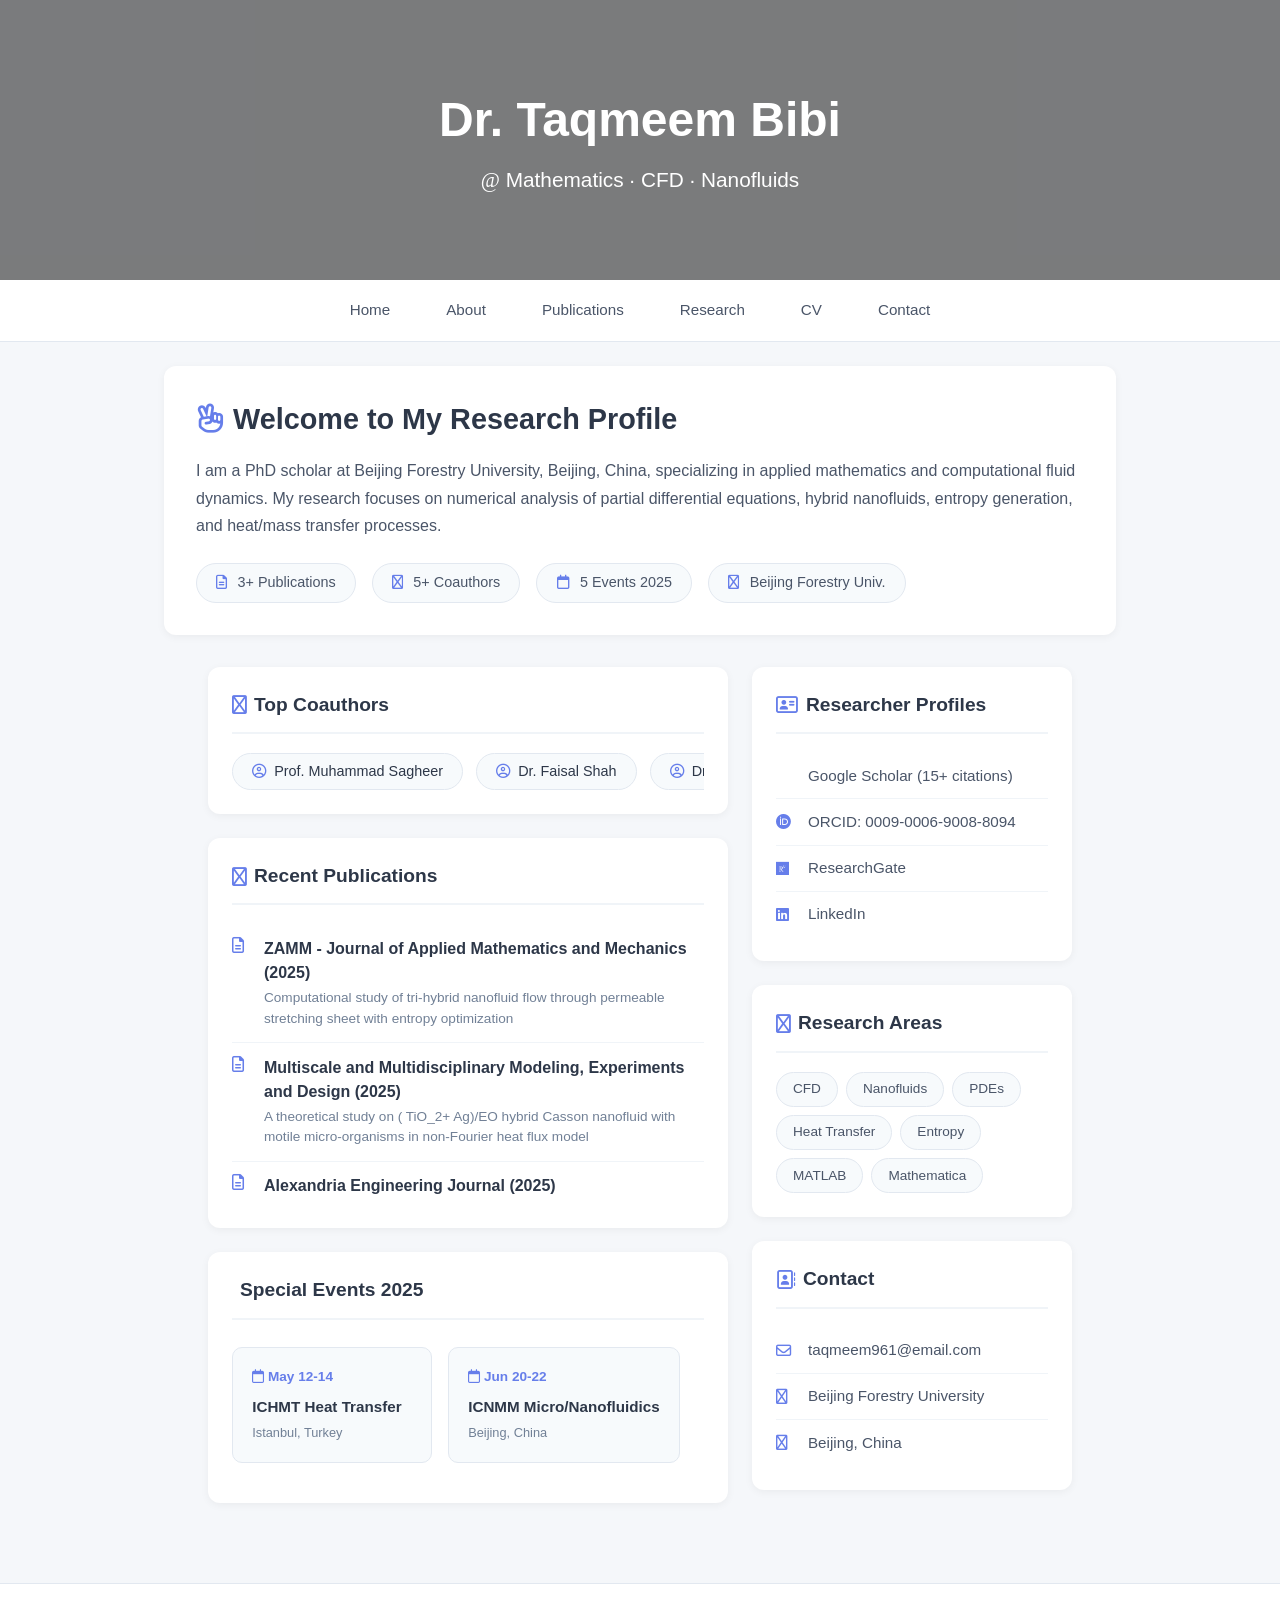
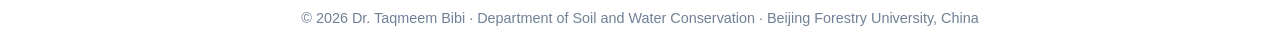
==== commit 5f3da855: "Update index.html" ====
--- a/index.html
+++ b/index.html
@@ -503,7 +503,7 @@
           <div class="profile-list">
             <div class="profile-item">
               <i class="fa-brands fa-google-scholar"></i>
-              <a href="#">Google Scholar (340+ citations)</a>
+              <a href="#">Google Scholar (15+ citations)</a>
             </div>
             <div class="profile-item">
               <i class="fa-brands fa-orcid"></i>
@@ -571,8 +571,10 @@
   <script>
     const images = [
       'https://images.unsplash.com/photo-1635070041078-e363dbe005cb?auto=format&fit=crop&w=2000&q=80',
-      'https://images.unsplash.com/photo-1635070041078-e363dbe005cb?auto=format&fit=crop&w=2000&q=80',
-      'https://images.unsplash.com/photo-1635070041078-e363dbe005cb?auto=format&fit=crop&w=2000&q=80'
+      'fluid1.jpg',
+      'fluid2.png',
+      'fluid3.png',
+      'fluid4.jpg'
     ];
     
     let index = 0;
